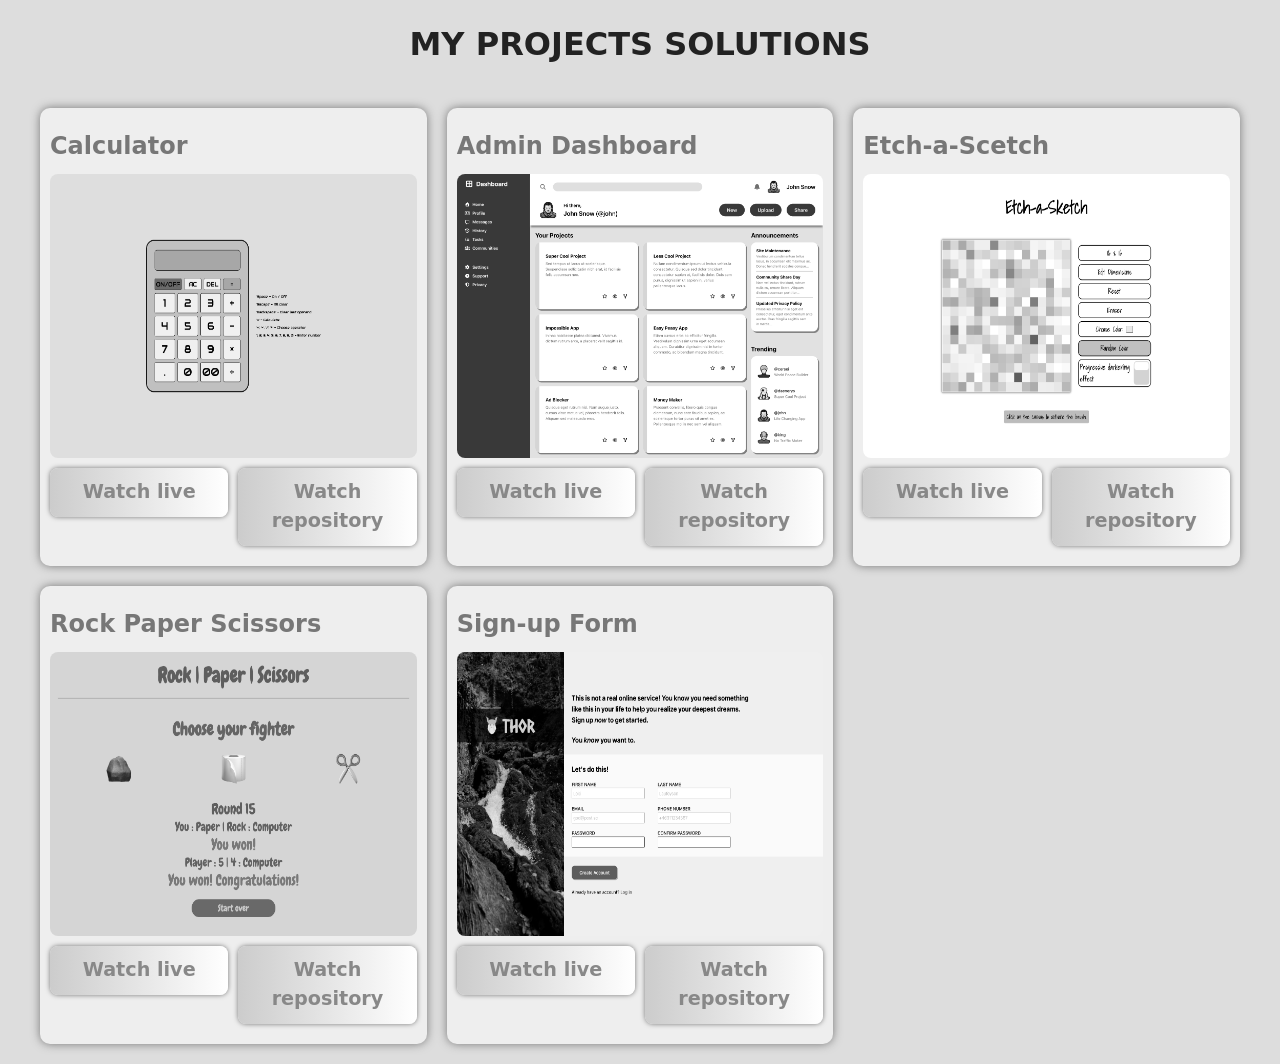
==== index.html @ 7bae902e "add grid" ====
<!doctype html>
<html lang="en">
  <head>
    <meta charset="UTF-8" />
    <meta name="viewport" content="width=device-width, initial-scale=1.0" />
    <link rel="stylesheet" href="./style/style.css" />
    <script src="./script/script.js" defer></script>
    <title>Projects</title>
  </head>
  <body>
    <main>
      <div class="container">
        <h1>My projects solutions</h1>
        <div class="projects">
          <div class="projects-card">
            <h2>Calculator</h2>
            <div class="card-image">
              <img src="./assets/image/calculator.png" alt="" />
            </div>
            <div class="card-buttons">
              <a href="./pages/odin-calculator/index.html"><button class="card-link-btn">Watch live</button></a>
              <a href=""><button class="card-link-btn">Watch repository</button></a>
            </div>
          </div>
          <div class="projects-card">
            <h2>Admin Dashboard</h2>
            <div class="card-image">
              <img src="./assets/image/dashboard.png" alt="" />
            </div>
            <div class="card-buttons">
              <a href="./pages/odin-dashboard/index.html"><button class="card-link-btn">Watch live</button></a>
              <a href=""><button class="card-link-btn">Watch repository</button></a>
            </div>
          </div>
          <div class="projects-card">
            <h2>Etch-a-Scetch</h2>
            <div class="card-image">
              <img src="./assets/image/etch-a-sketchpng.png" alt="" />
            </div>
            <div class="card-buttons">
              <a href="./pages/odin-etch-a-sketch/index.html"><button class="card-link-btn">Watch live</button></a>
              <a href=""><button class="card-link-btn">Watch repository</button></a>
            </div>
          </div>
          <div class="projects-card">
            <h2>Rock Paper Scissors</h2>
            <div class="card-image">
              <img src="./assets/image/rock-paper-scissors.png" alt="" />
            </div>
            <div class="card-buttons">
              <a href="./pages/odin-rock-paper-scissors/index.html"><button class="card-link-btn">Watch live</button></a>
              <a href=""><button class="card-link-btn">Watch repository</button></a>
            </div>
          </div>
          <div class="projects-card">
            <h2>Sign-up Form</h2>
            <div class="card-image">
              <img src="./assets/image/sign-up.png" alt="" />
            </div>
            <div class="card-buttons">
              <a href="./pages/odin-sign-up-form/index.html"><button class="card-link-btn">Watch live</button></a>
              <a href=""><button class="card-link-btn">Watch repository</button></a>
            </div>
          </div>
        </div>
      </div>
    </main>
  </body>
</html>
---- style/style.css ----
*, *::before, *::after {
  box-sizing: border-box;
}

*:not(dialog) {
  margin: 0;
}

@media (prefers-reduced-motion: no-preference) {
  html {
    interpolate-size: allow-keywords;
  }
}

body {
  line-height: 1.5;
  -webkit-font-smoothing: antialiased;
  font-family:system-ui, -apple-system, BlinkMacSystemFont, 'Segoe UI', Roboto, Oxygen, Ubuntu, Cantarell, 'Open Sans', 'Helvetica Neue', sans-serif;
  background-color: #ddd;
}

img, picture, video, canvas, svg {
  display: block;
  max-width: 100%;
}

input, button, textarea, select {
  font: inherit;
}

p, h1, h2, h3, h4, h5, h6 {
  overflow-wrap: break-word;
}

p {
  text-wrap: pretty;
}

h1, h2, h3, h4, h5, h6 {
  text-wrap: balance;
}

a {
  text-decoration: none;
  color: inherit;
}

li {
  list-style: none;
}

main {
  padding: 20px 40px;
}

.container {
  display: flex;
  flex-direction: column;
  align-items: center;
  justify-content: center;
  gap: 40px;
  width: 100%;
  height: 100%;
}

h1 {
  text-transform: uppercase;
   color: #222;
}

.projects {
  display: grid;
  grid-template-columns: repeat(3, 1fr);
  gap: 20px;
  width: 100%;
}

.projects-card {
  background-color: #eee;
  padding: 20px 10px;
  border-radius: 10px;
  display: flex;
  flex-direction: column;
  gap: 10px;
  box-shadow: 0px 0px 10px 0px #777;
  transition: all 0.3s ease;
}

.projects-card h2 {
  color: #777;
}

.projects-card:hover {
  background-color: #fff;
  box-shadow: 0px 0px 20px 0px #777;
  transform: scale(0.98);
}

.card-image {
  height: fit-content;
  display: flex;
  align-items: center;
  justify-content: center;
  overflow: hidden;
  border-radius: 8px;
}

.card-image img {
  aspect-ratio: 1.29;
  filter: grayscale(1);
  transition: all 0.3s ease;
}

.projects-card:hover .card-image img {
  filter: grayscale(0);
}

.card-buttons {
  display: grid;
  grid-template-columns: repeat(2, 1fr);
  gap: 10px;
}

.card-link-btn {
  border: none;
  width: 100%;
  padding: 10px 0;
  font-size: 1.2rem;
  font-weight: 600;
  background: linear-gradient(to right, #ccc, #fff);
  border-radius: 8px;
  color: #888;
  cursor: pointer;
  transition: all 0.3s ease;
  box-shadow: 0px 0px 5px 0px #777;
}

.card-link-btn:hover {
  box-shadow: 0px 0px 5px 0px #777;
  background: linear-gradient(to left, #bbb, #777);
  color: #eee;
  transform: scale(0.97);
}
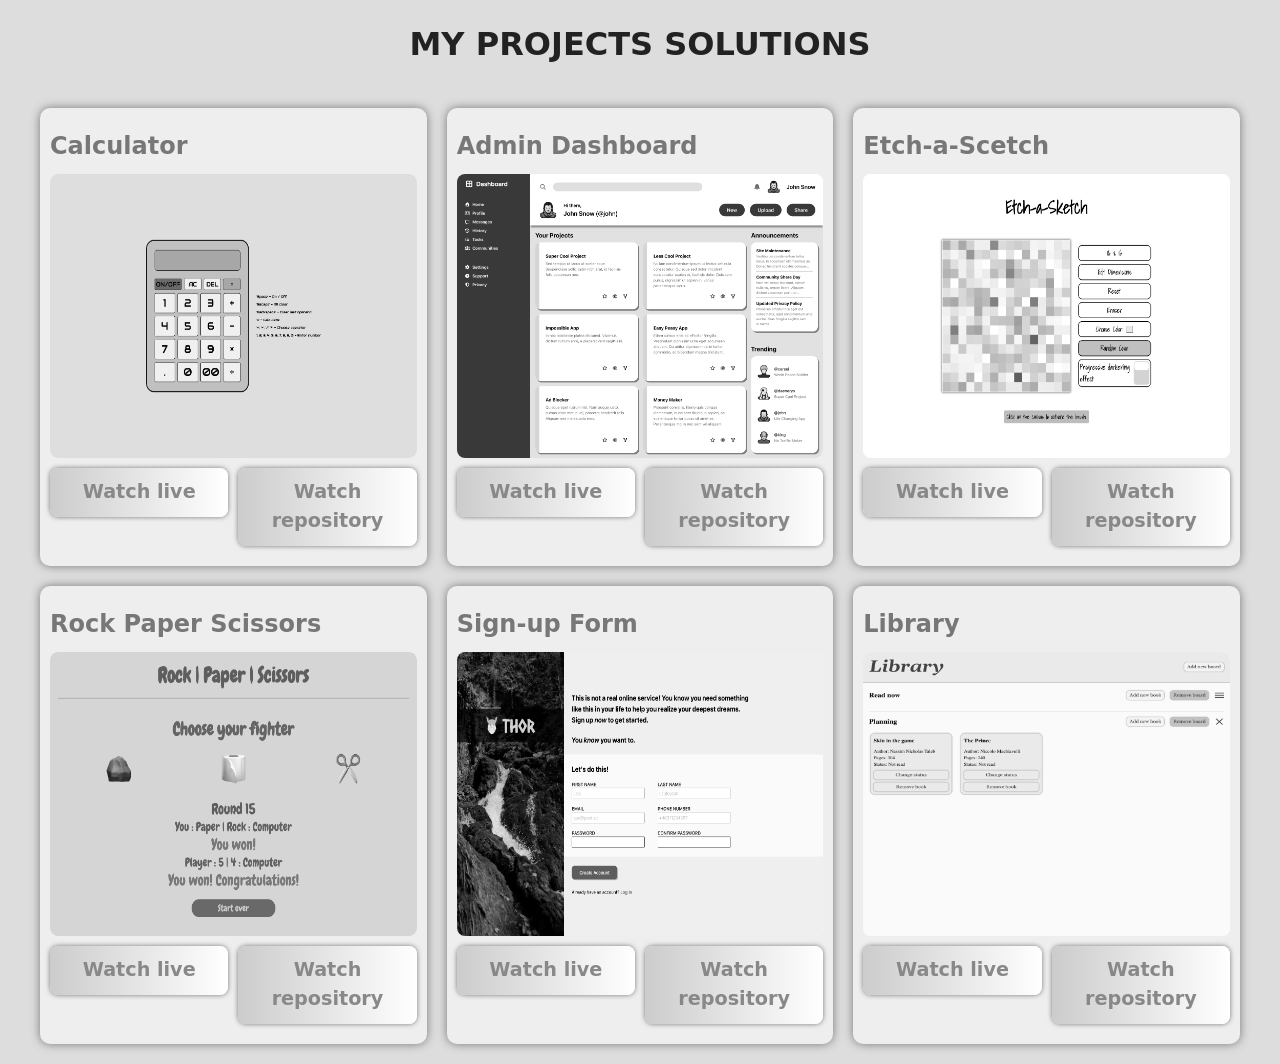
==== commit 27cafb77: "add library project" ====
--- a/index.html
+++ b/index.html
@@ -14,52 +14,101 @@
         <div class="projects">
           <div class="projects-card">
             <h2>Calculator</h2>
-            <div class="card-image">
+            <a href="./pages/odin-calculator/index.html" class="card-image">
               <img src="./assets/image/calculator.png" alt="" />
-            </div>
+            </a>
             <div class="card-buttons">
-              <a href="./pages/odin-calculator/index.html"><button class="card-link-btn">Watch live</button></a>
-              <a href=""><button class="card-link-btn">Watch repository</button></a>
+              <a href="./pages/odin-calculator/index.html"
+                ><button class="card-link-btn">Watch live</button></a
+              >
+              <a
+                href="https://github.com/phil-cody/top-projects/tree/main/pages/odin-calculator"
+                target="_blank"
+                ><button class="card-link-btn">Watch repository</button></a
+              >
             </div>
           </div>
           <div class="projects-card">
             <h2>Admin Dashboard</h2>
-            <div class="card-image">
+            <a href="./pages/odin-dashboard/index.html" class="card-image">
               <img src="./assets/image/dashboard.png" alt="" />
-            </div>
+            </a>
             <div class="card-buttons">
-              <a href="./pages/odin-dashboard/index.html"><button class="card-link-btn">Watch live</button></a>
-              <a href=""><button class="card-link-btn">Watch repository</button></a>
+              <a href="./pages/odin-dashboard/index.html"
+                ><button class="card-link-btn">Watch live</button></a
+              >
+              <a
+                href="https://github.com/phil-cody/top-projects/tree/main/pages/odin-dashboard"
+                target="_blank"
+                ><button class="card-link-btn">Watch repository</button></a
+              >
             </div>
           </div>
           <div class="projects-card">
             <h2>Etch-a-Scetch</h2>
-            <div class="card-image">
+            <a href="./pages/odin-etch-a-sketch/index.html" class="card-image">
               <img src="./assets/image/etch-a-sketchpng.png" alt="" />
-            </div>
+            </a>
             <div class="card-buttons">
-              <a href="./pages/odin-etch-a-sketch/index.html"><button class="card-link-btn">Watch live</button></a>
-              <a href=""><button class="card-link-btn">Watch repository</button></a>
+              <a href="./pages/odin-etch-a-sketch/index.html"
+                ><button class="card-link-btn">Watch live</button></a
+              >
+              <a
+                href="https://github.com/phil-cody/top-projects/tree/main/pages/odin-etch-a-sketch"
+                target="_blank"
+                ><button class="card-link-btn">Watch repository</button></a
+              >
             </div>
           </div>
           <div class="projects-card">
             <h2>Rock Paper Scissors</h2>
-            <div class="card-image">
+            <a
+              href="./pages/odin-rock-paper-scissors/index.html"
+              class="card-image"
+            >
               <img src="./assets/image/rock-paper-scissors.png" alt="" />
-            </div>
+            </a>
             <div class="card-buttons">
-              <a href="./pages/odin-rock-paper-scissors/index.html"><button class="card-link-btn">Watch live</button></a>
-              <a href=""><button class="card-link-btn">Watch repository</button></a>
+              <a href="./pages/odin-rock-paper-scissors/index.html"
+                ><button class="card-link-btn">Watch live</button></a
+              >
+              <a
+                href="https://github.com/phil-cody/top-projects/tree/main/pages/odin-rock-paper-scissors"
+                target="_blank"
+                ><button class="card-link-btn">Watch repository</button></a
+              >
             </div>
           </div>
           <div class="projects-card">
             <h2>Sign-up Form</h2>
-            <div class="card-image">
+            <a href="./pages/odin-sign-up-form/index.html" class="card-image">
               <img src="./assets/image/sign-up.png" alt="" />
+            </a>
+            <div class="card-buttons">
+              <a href="./pages/odin-sign-up-form/index.html"
+                ><button class="card-link-btn">Watch live</button></a
+              >
+              <a
+                href="https://github.com/phil-cody/top-projects/tree/main/pages/odin-sign-up-form"
+                target="_blank"
+                ><button class="card-link-btn">Watch repository</button></a
+              >
             </div>
+          </div>
+          <div class="projects-card">
+            <h2>Library</h2>
+            <a href="./pages/odin-library/index.html" class="card-image">
+              <img src="./assets/image/library.png" alt="" />
+            </a>
             <div class="card-buttons">
-              <a href="./pages/odin-sign-up-form/index.html"><button class="card-link-btn">Watch live</button></a>
-              <a href=""><button class="card-link-btn">Watch repository</button></a>
+              <a href="./pages/odin-library/index.html"
+                ><button class="card-link-btn">Watch live</button></a
+              >
+              <a
+                href="https://github.com/phil-cody/top-projects/tree/main/pages/odin-library"
+                target="_blank"
+                ><button class="card-link-btn">Watch repository</button></a
+              >
             </div>
           </div>
         </div>
--- a/style/style.css
+++ b/style/style.css
@@ -103,6 +103,9 @@
   justify-content: center;
   overflow: hidden;
   border-radius: 8px;
+  cursor: pointer;
+  height: 100%;
+  background-color: #fff;
 }
 
 .card-image img {
@@ -136,7 +139,7 @@
 }
 
 .card-link-btn:hover {
-  box-shadow: 0px 0px 5px 0px #777;
+  box-shadow: 0px 0px 10px 0px #777;
   background: linear-gradient(to left, #bbb, #777);
   color: #eee;
   transform: scale(0.97);
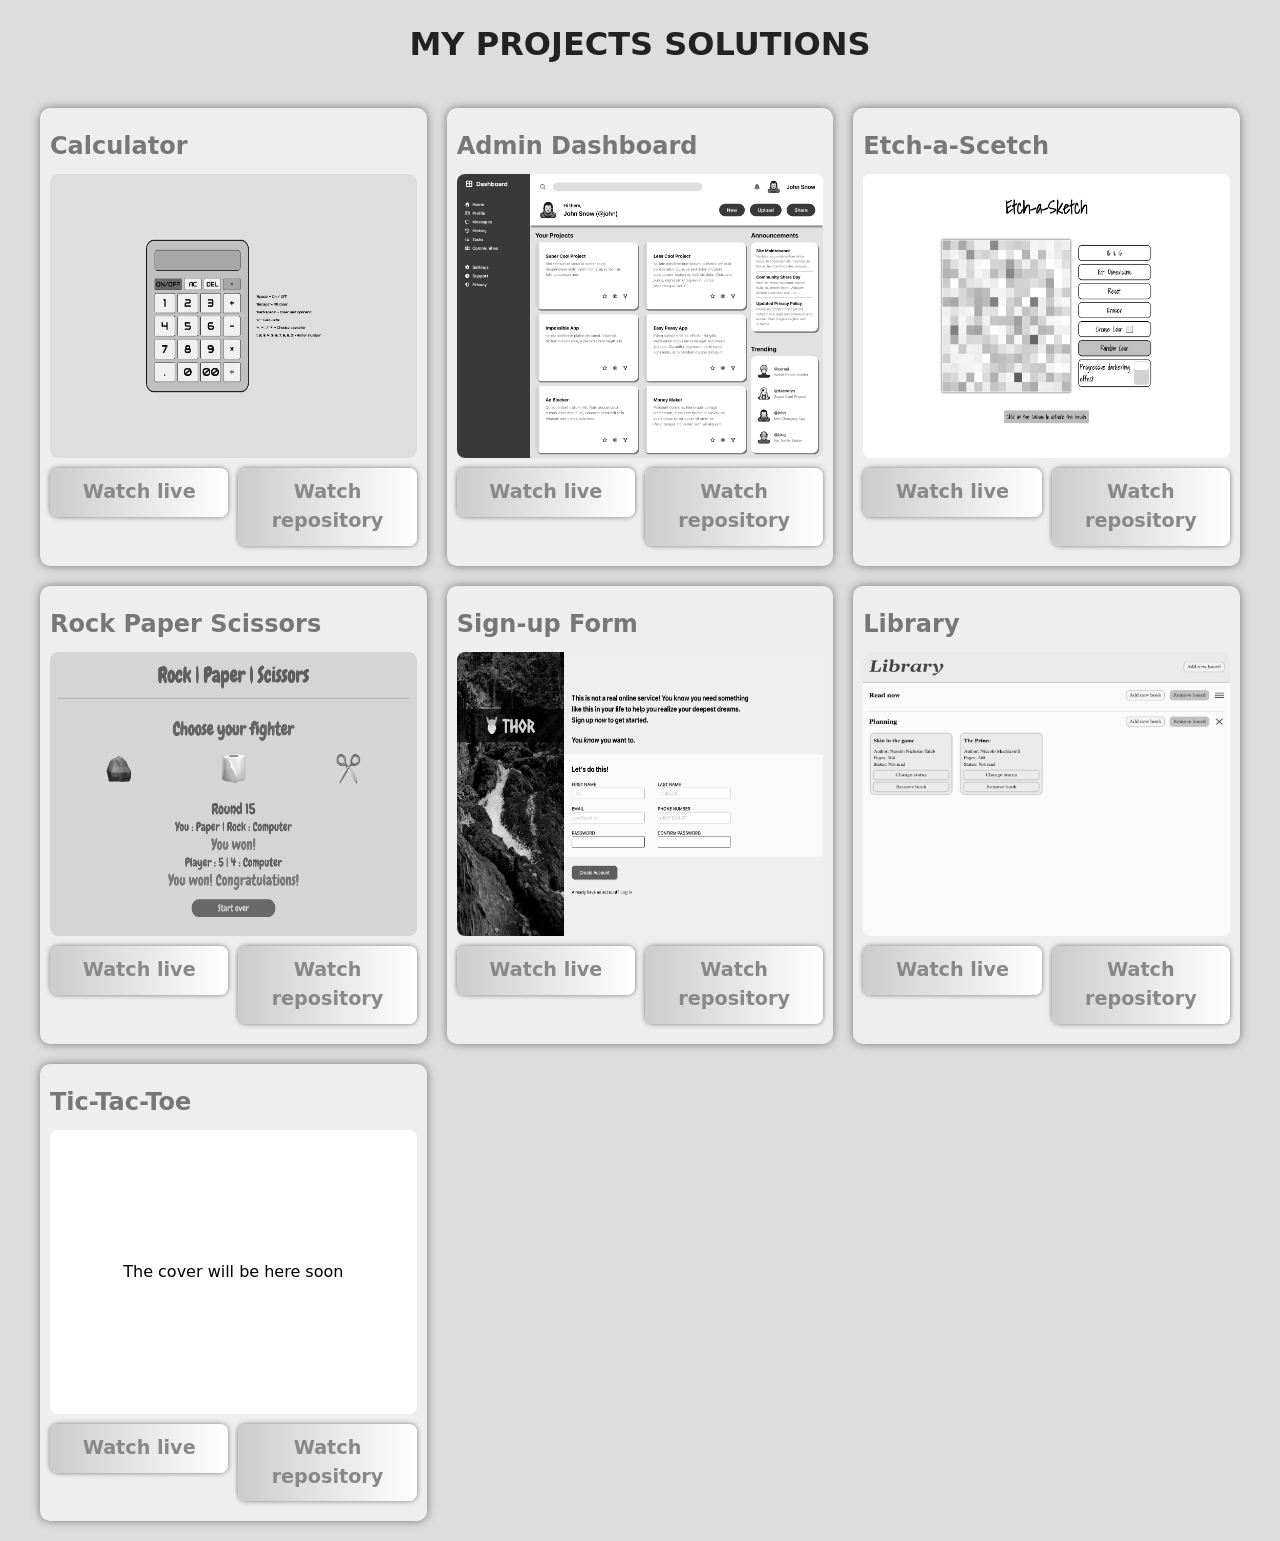
==== commit 34badcdd: "add tic-tac-toe cards in home page" ====
--- a/index.html
+++ b/index.html
@@ -111,6 +111,22 @@
               >
             </div>
           </div>
+          <div class="projects-card">
+            <h2>Tic-Tac-Toe</h2>
+            <a href="./pages/odin-tic-tac-toe/index.html" class="card-image">
+              <p>The cover will be here soon</p>
+            </a>
+            <div class="card-buttons">
+              <a href="./pages/odin-tic-tac-toe/index.html"
+                ><button class="card-link-btn">Watch live</button></a
+              >
+              <a
+                href="https://github.com/phil-cody/top-projects/tree/main/pages/odin-tic-tac-toe"
+                target="_blank"
+                ><button class="card-link-btn">Watch repository</button></a
+              >
+            </div>
+          </div>
         </div>
       </div>
     </main>
--- a/style/style.css
+++ b/style/style.css
@@ -71,6 +71,7 @@
 .projects {
   display: grid;
   grid-template-columns: repeat(3, 1fr);
+  grid-auto-rows: 1fr;
   gap: 20px;
   width: 100%;
 }
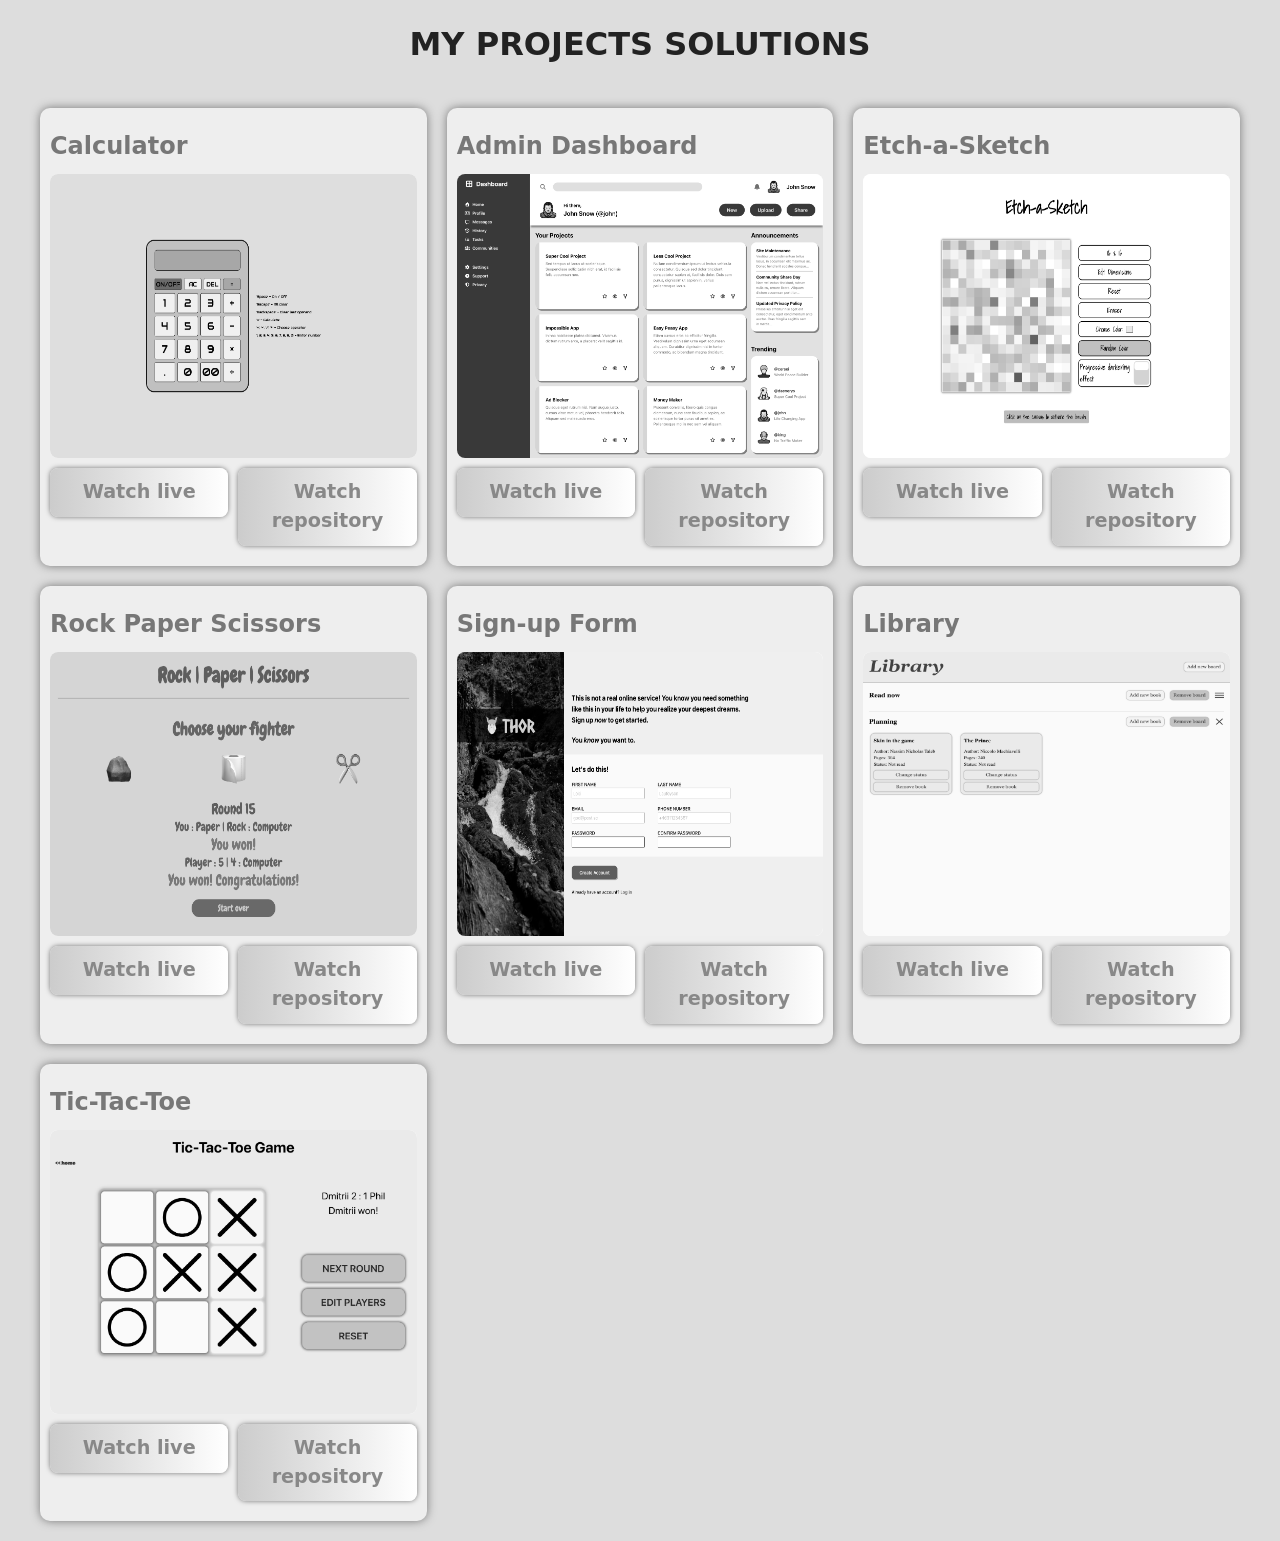
==== commit be8854ac: "add favicon for all pages, add cover for seventh project" ====
--- a/index.html
+++ b/index.html
@@ -4,6 +4,7 @@
     <meta charset="UTF-8" />
     <meta name="viewport" content="width=device-width, initial-scale=1.0" />
     <link rel="stylesheet" href="./style/style.css" />
+    <link rel="icon" href="./assets/icons/favicon-home.png" type="image/png">
     <script src="./script/script.js" defer></script>
     <title>Projects</title>
   </head>
@@ -45,7 +46,7 @@
             </div>
           </div>
           <div class="projects-card">
-            <h2>Etch-a-Scetch</h2>
+            <h2>Etch-a-Sketch</h2>
             <a href="./pages/odin-etch-a-sketch/index.html" class="card-image">
               <img src="./assets/image/etch-a-sketchpng.png" alt="" />
             </a>
@@ -114,7 +115,7 @@
           <div class="projects-card">
             <h2>Tic-Tac-Toe</h2>
             <a href="./pages/odin-tic-tac-toe/index.html" class="card-image">
-              <p>The cover will be here soon</p>
+              <img src="./assets/image/tic-tac-toe.png" alt="">
             </a>
             <div class="card-buttons">
               <a href="./pages/odin-tic-tac-toe/index.html"
